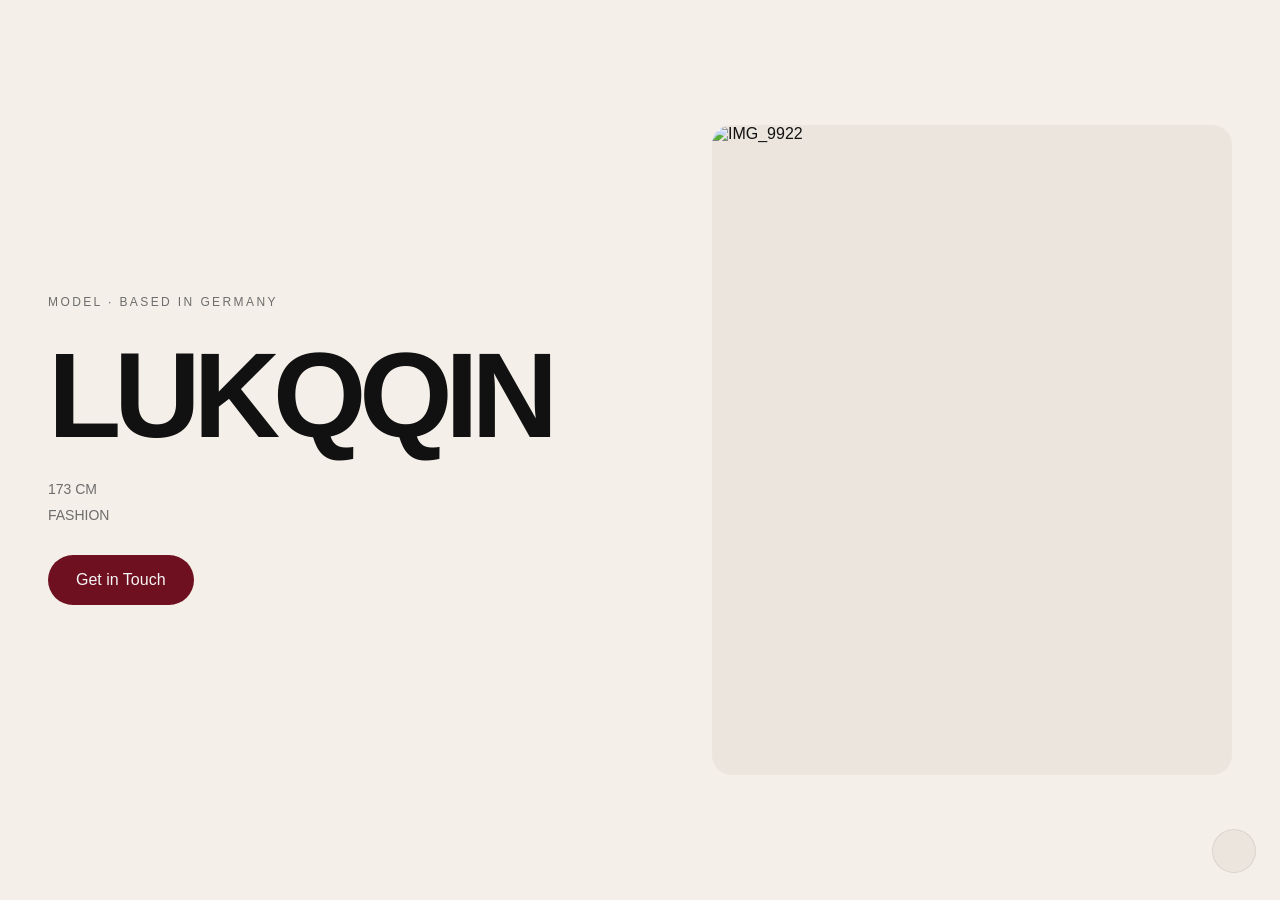
==== index.html @ 25014834 "Update index.html" ====
﻿<!DOCTYPE html>
<html lang="en">
<head>
  <meta charset="UTF-8" />
  <meta name="viewport" content="width=device-width, initial-scale=1.0" />

  <title>Portfolio</title>

  <link rel="stylesheet" href="css/style.css" />
</head>
<body>

  <div class="theme-toggle">
    <button id="themeBtn"></button>
  </div>

  <main class="site-container">

    <!-- HERO -->
    <section class="hero">

      <div class="hero-content">

        <div class="hero-text">

          <p class="hero-label">
            MODEL · BASED IN GERMANY
          </p>

          <h1>
            LUKQQIN
          </h1>

          <div class="hero-info">
            <p>173 CM</p>
            <p>FASHION</p>
          </div>

          <button class="contact-btn">
            Get in Touch
          </button>

        </div>

        <div class="hero-image">
          <img src="images/IMG_9922.jpg" alt="IMG_9922">
        </div>

      </div>

    </section>

  </main>

  <script src="js/script.js"></script>

</body>
</html>
---- css/style.css ----
﻿/* RESET */

* {
  margin: 0;
  padding: 0;
  box-sizing: border-box;
}

img {
  width: 100%;
  display: block;
}

button {
  border: none;
  background: none;
  font: inherit;
  cursor: pointer;
}

html {
  scroll-behavior: smooth;
}

/* VARIABLES */

:root {

  --bg: #f4efe8;
  --surface: #ebe5de;

  --text: #111111;
  --muted: #6d6d6d;

  --accent: #6f1021;

  --border: rgba(17,17,17,0.08);

  --transition:
  250ms ease;

}

body.dark {

  --bg: #0e0b0b;
  --surface: #171313;

  --text: #f3ece7;
  --muted: #9f9595;

  --accent: #8a2335;

  --border: rgba(255,255,255,0.08);

}

/* BODY */

body {

  background: var(--bg);
  color: var(--text);

  font-family: Arial, sans-serif;

  transition:
  background var(--transition),
  color var(--transition);

}

/* CONTAINER */

.site-container {

  width: 100%;
  max-width: 1440px;

  margin: 0 auto;

  padding-inline: 48px;

}

/* THEME BUTTON */

.theme-toggle {

  position: fixed;

  right: 24px;
  bottom: 24px;

  z-index: 1000;

}

#themeBtn {

  width: 44px;
  height: 44px;

  border-radius: 50%;

  background: var(--surface);

  border: 1px solid var(--border);

  backdrop-filter: blur(10px);

  transition: var(--transition);

}

#themeBtn:hover {

  transform: scale(1.05);

}

/* HERO */

.hero {

  min-height: 100vh;

  display: flex;
  align-items: center;

  padding-block: 120px;

}

.hero-content {

  width: 100%;

  display: grid;

  grid-template-columns:
  1fr 520px;

  gap: 80px;

  align-items: center;

}

/* LEFT */

.hero-text {

  display: flex;
  flex-direction: column;

  gap: 32px;

}

.hero-label {

  font-size: 12px;

  letter-spacing: 0.2em;

  color: var(--muted);

}

h1 {

  font-size: clamp(72px, 10vw, 120px);

  line-height: 0.9;

  font-weight: 600;

  letter-spacing: -0.06em;

}

.hero-info {

  display: flex;
  flex-direction: column;

  gap: 10px;

  color: var(--muted);

  font-size: 14px;

}

/* BUTTON */

.contact-btn {

  width: fit-content;

  padding:
  16px 28px;

  background: var(--accent);

  color: #f5f5f5;

  border-radius: 999px;

  transition: var(--transition);

}

.contact-btn:hover {

  transform: translateY(-2px);

  opacity: 0.9;

}

/* IMAGE */

.hero-image {

  width: 100%;

  aspect-ratio: 4 / 5;

  overflow: hidden;

  border-radius: 20px;

  background: var(--surface);

}

.hero-image img {

  height: 100%;

  object-fit: cover;

}

/* MOBILE */

@media (max-width: 980px) {

  .site-container {

    padding-inline: 24px;

  }

  .hero-content {

    grid-template-columns: 1fr;

    gap: 48px;

  }

  .hero-image {

    order: -1;

  }

  h1 {

    font-size: 64px;

  }

}

@media (max-width: 640px) {

  .hero {

    padding-block: 80px;

  }

  h1 {

    font-size: 48px;

  }

  .contact-btn {

    width: 100%;

    justify-content: center;

  }

}
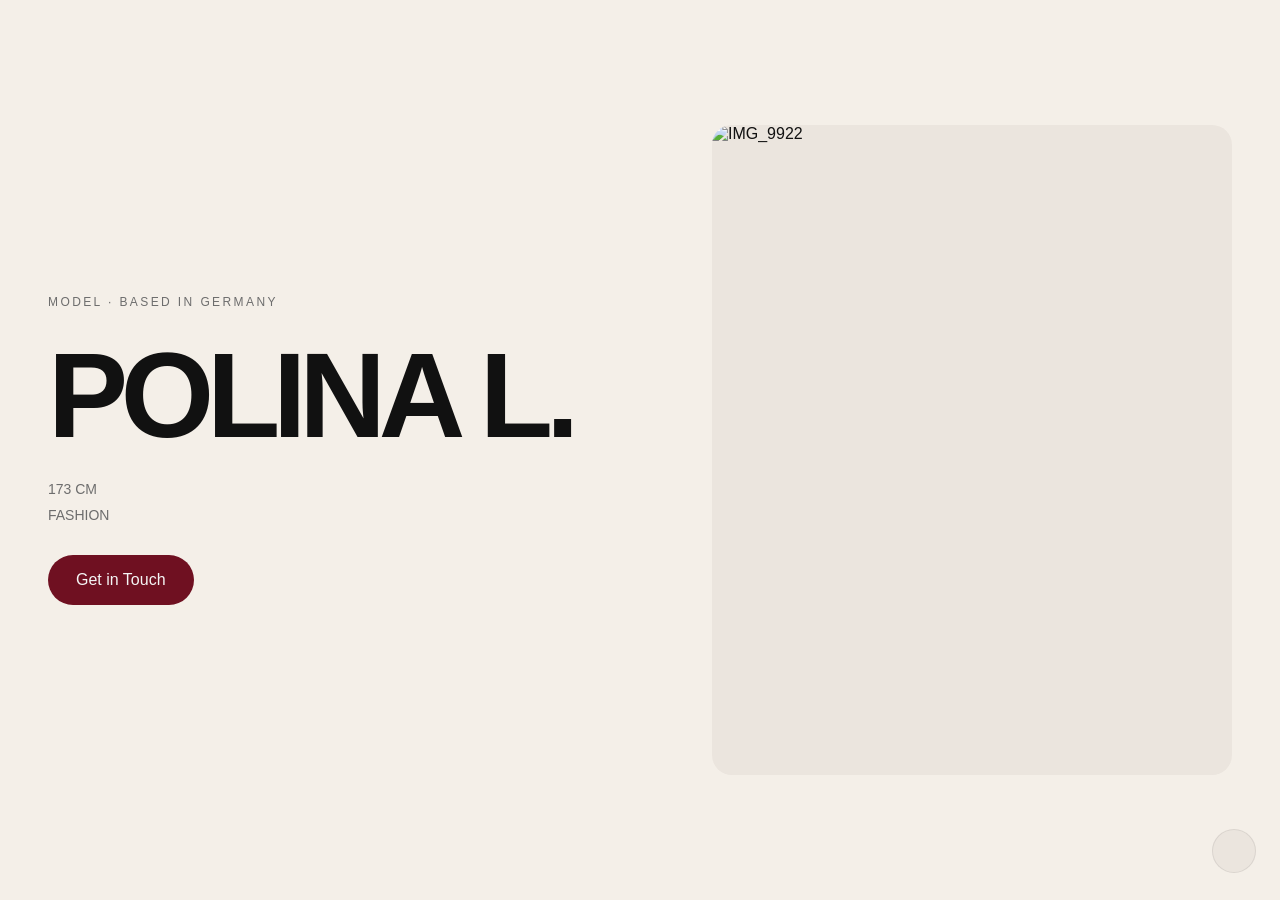
==== commit 417ee4b1: "Update index.html" ====
--- a/index.html
+++ b/index.html
@@ -28,7 +28,7 @@
           </p>
 
           <h1>
-            LUKQQIN
+            POLINA L.
           </h1>
 
           <div class="hero-info">
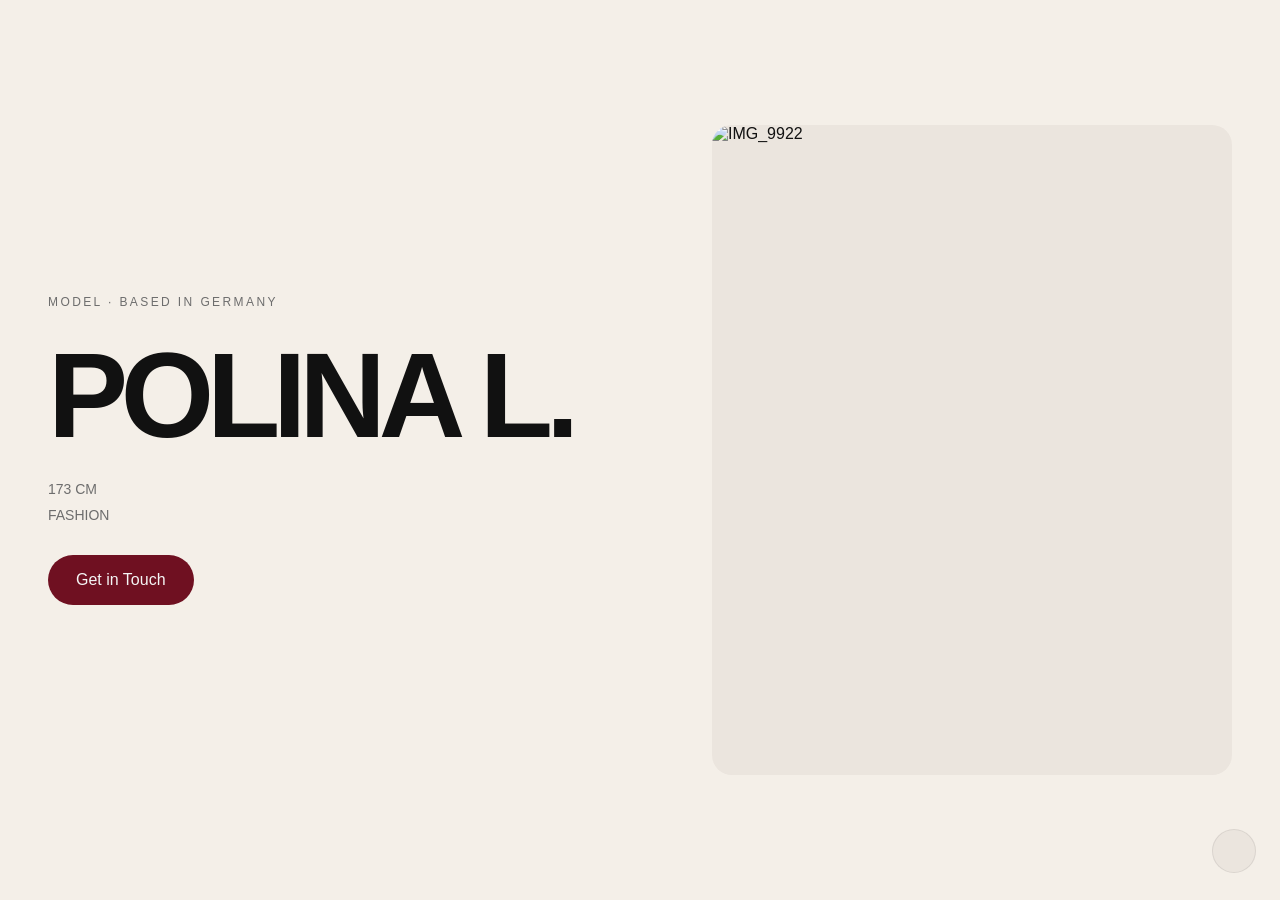
==== commit f583980f: "Update index.html" ====
--- a/index.html
+++ b/index.html
@@ -36,14 +36,14 @@
             <p>FASHION</p>
           </div>
 
-          <button class="contact-btn">
+          <button class="contact-btn" id="openModal">
             Get in Touch
-          </button>
+        </button>
 
         </div>
 
         <div class="hero-image">
-          <img src="images/IMG_9922.jpg" alt="IMG_9922">
+          <img src="images/IMG_9923.jpg" alt="IMG_9922">
         </div>
 
       </div>
@@ -52,6 +52,45 @@
 
   </main>
 
+  <!-- CONTACT MODAL -->
+
+<div class="modal-overlay" id="modal">
+
+  <div class="contact-modal">
+
+    <button class="close-modal" id="closeModal">
+      ×
+    </button>
+
+    <p class="modal-label">
+      CONTACT
+    </p>
+
+    <h2>
+      Let’s Connect
+    </h2>
+
+    <div class="contact-links">
+
+      <a href="https://instagram.com/lukqqin"
+         target="_blank">
+
+         Instagram
+
+      </a>
+
+      <a href="mailto:lukina.work@email.com">
+
+         Email
+
+      </a>
+
+    </div>
+
+  </div>
+
+</div>
+
   <script src="js/script.js"></script>
 
 </body>
--- a/css/style.css
+++ b/css/style.css
@@ -298,4 +298,173 @@
 
   }
 
+}
+
+/* MODAL */
+
+.modal-overlay {
+
+  position: fixed;
+
+  inset: 0;
+
+  background:
+  rgba(0,0,0,0.45);
+
+  backdrop-filter:
+  blur(12px);
+
+  display: flex;
+
+  align-items: center;
+  justify-content: center;
+
+  opacity: 0;
+  visibility: hidden;
+
+  transition: var(--transition);
+
+  z-index: 2000;
+
+}
+
+.modal-overlay.active {
+
+  opacity: 1;
+  visibility: visible;
+
+}
+
+.contact-modal {
+
+  width: min(92%, 420px);
+
+  background: var(--surface);
+
+  border:
+  1px solid var(--border);
+
+  border-radius: 28px;
+
+  padding: 40px;
+
+  position: relative;
+
+  transform:
+  translateY(20px);
+
+  transition: var(--transition);
+
+}
+
+.modal-overlay.active .contact-modal {
+
+  transform:
+  translateY(0);
+
+}
+
+.close-modal {
+
+  position: absolute;
+
+  top: 16px;
+  right: 16px;
+
+  width: 36px;
+  height: 36px;
+
+  border-radius: 50%;
+
+  background: transparent;
+
+  color: var(--text);
+
+  font-size: 24px;
+
+  transition: var(--transition);
+
+}
+
+.close-modal:hover {
+
+  background:
+  rgba(255,255,255,0.04);
+
+}
+
+.modal-label {
+
+  font-size: 12px;
+
+  letter-spacing: 0.2em;
+
+  color: var(--muted);
+
+  margin-bottom: 20px;
+
+}
+
+.contact-modal h2 {
+
+  font-size: 42px;
+
+  line-height: 1;
+
+  margin-bottom: 40px;
+
+  letter-spacing: -0.05em;
+
+}
+
+.contact-links {
+
+  display: flex;
+  flex-direction: column;
+
+  gap: 16px;
+
+}
+
+.contact-links a {
+
+  text-decoration: none;
+
+  color: var(--text);
+
+  padding-bottom: 12px;
+
+  border-bottom:
+  1px solid var(--border);
+
+  transition: var(--transition);
+
+}
+
+.contact-links a:hover {
+
+  color: var(--accent);
+
+  padding-left: 6px;
+
+}
+
+/* MOBILE */
+
+@media (max-width: 640px) {
+
+  .contact-modal {
+
+    padding: 32px 24px;
+
+    border-radius: 24px;
+
+  }
+
+  .contact-modal h2 {
+
+    font-size: 32px;
+
+  }
+
 }
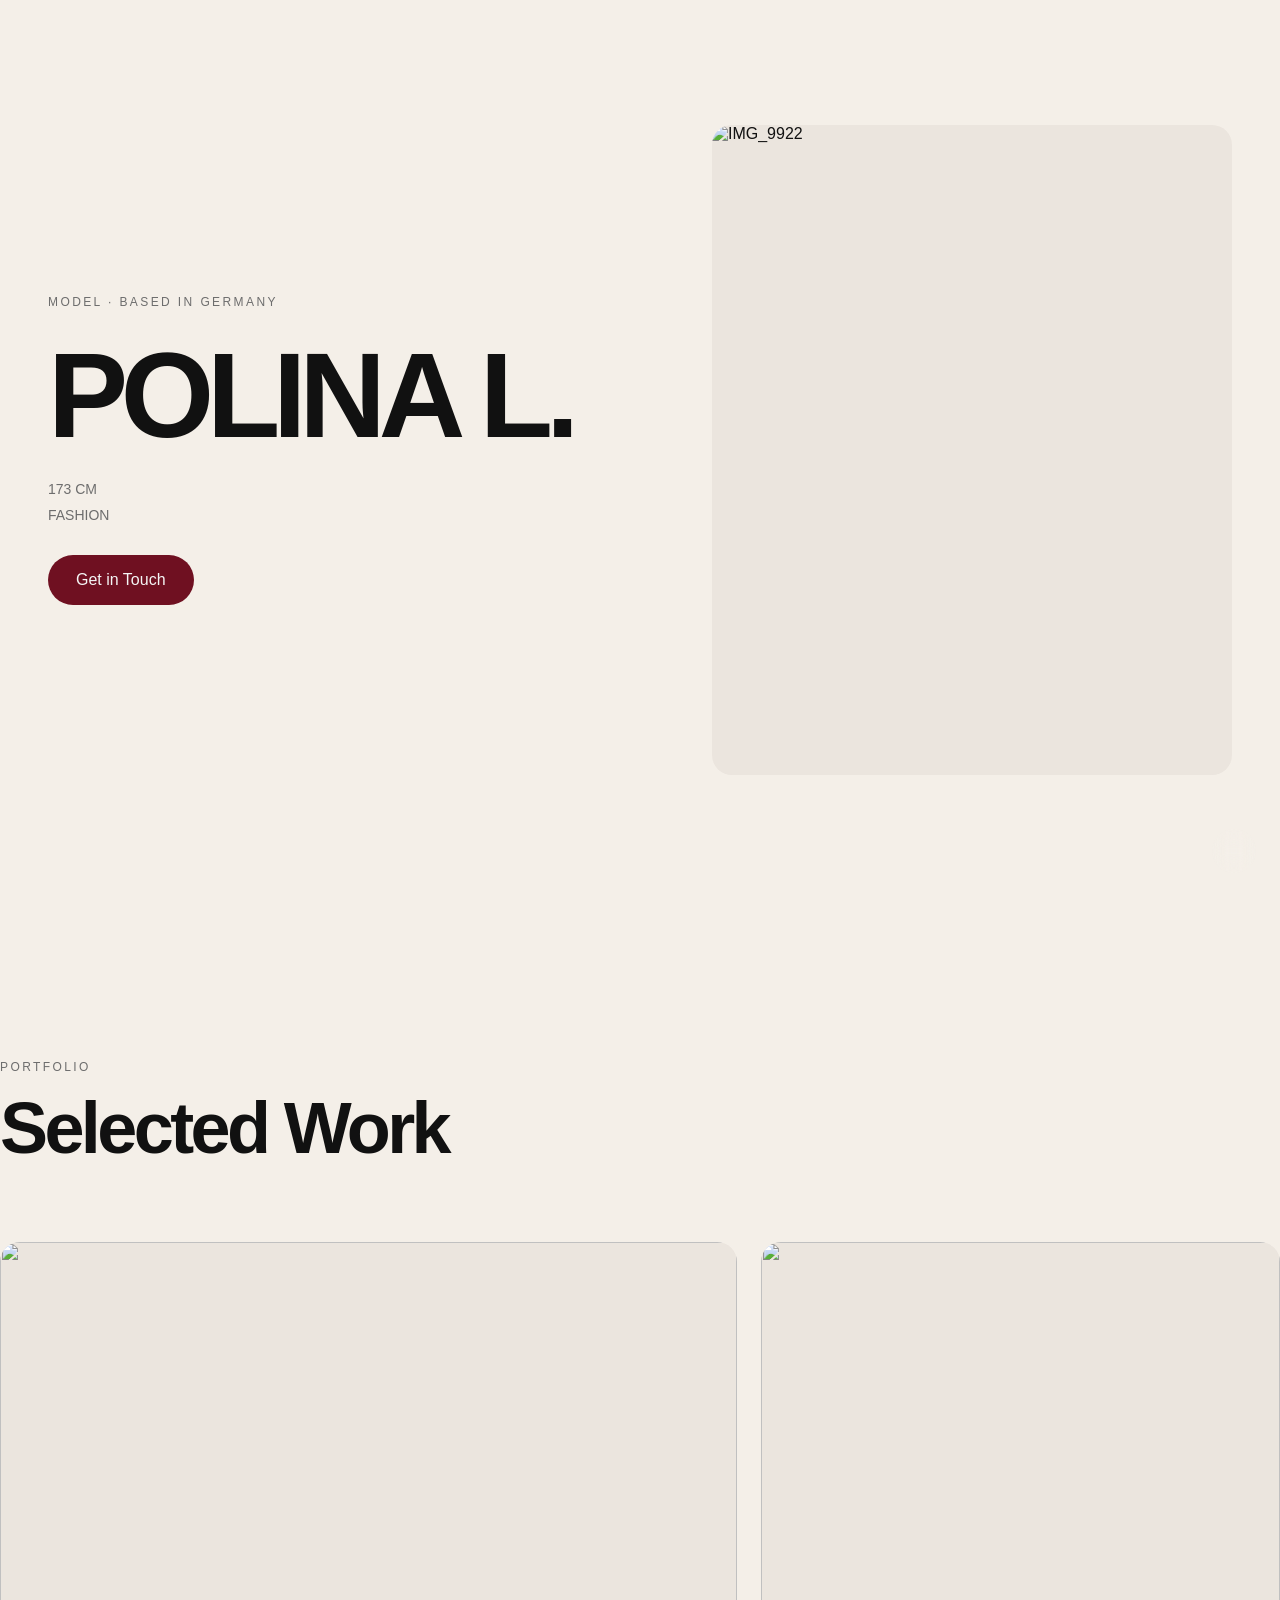
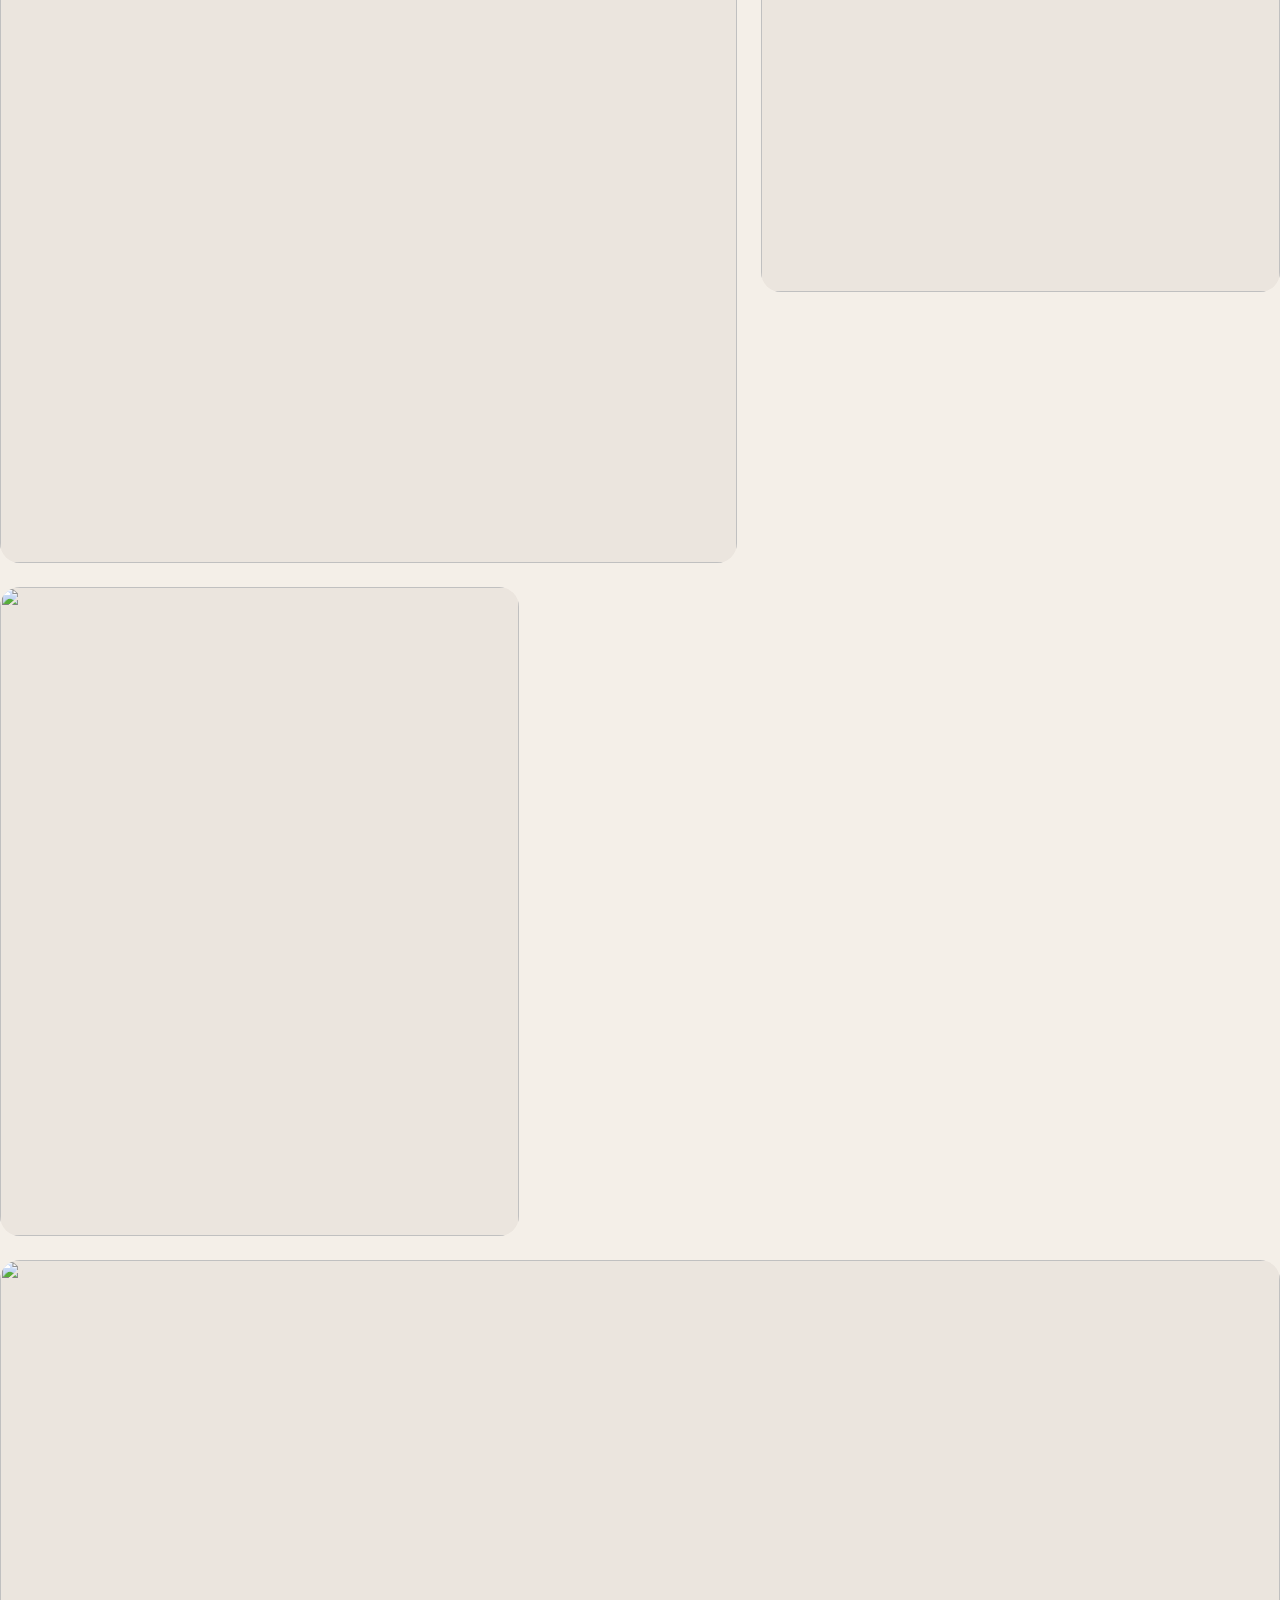
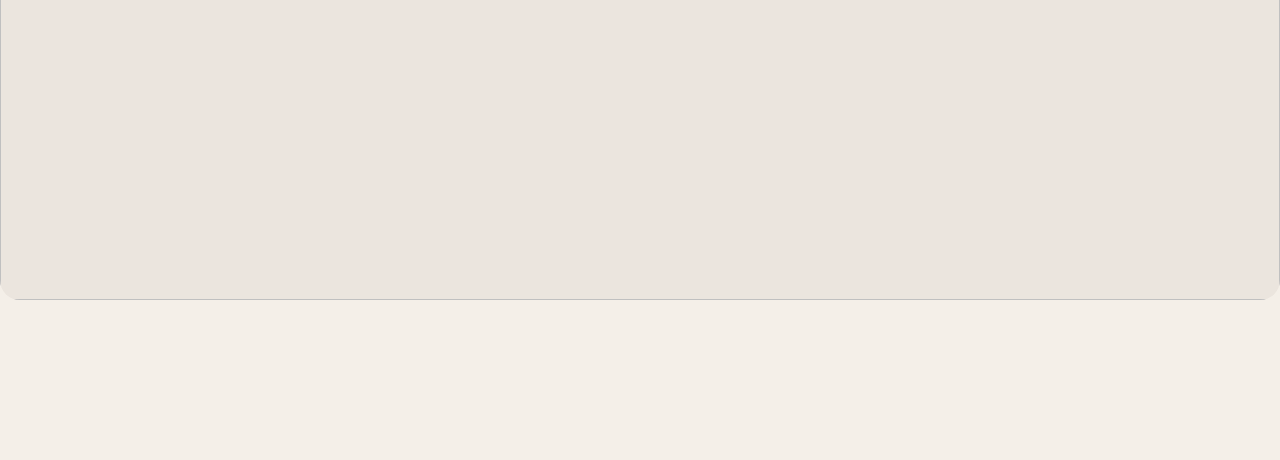
==== commit 79bc3523: "update" ====
--- a/index.html
+++ b/index.html
@@ -94,4 +94,42 @@
   <script src="js/script.js"></script>
 
 </body>
-</html>+</html>
+
+<!-- SELECTED WORK -->
+
+<section class="selected-work">
+
+  <div class="section-heading">
+
+    <p class="section-label">
+      PORTFOLIO
+    </p>
+
+    <h2>
+      Selected Work
+    </h2>
+
+  </div>
+
+  <div class="work-grid">
+
+    <div class="work-item large">
+      <img src="images/IMG_9921.jpg" alt="">
+    </div>
+
+    <div class="work-item">
+      <img src="images/IMG_9922.jpg" alt="">
+    </div>
+
+    <div class="work-item">
+      <img src="images/IMG_9923.jpg" alt="">
+    </div>
+
+    <div class="work-item wide">
+      <img src="images/IMG_9924.jpg" alt="">
+    </div>
+
+  </div>
+
+</section>
--- a/css/style.css
+++ b/css/style.css
@@ -467,4 +467,163 @@
 
   }
 
+}
+
+/* SECTION */
+
+.selected-work {
+
+  padding-block: 160px;
+
+}
+
+/* HEADING */
+
+.section-heading {
+
+  margin-bottom: 80px;
+
+}
+
+.section-label {
+
+  font-size: 12px;
+
+  letter-spacing: 0.2em;
+
+  color: var(--muted);
+
+  margin-bottom: 20px;
+
+}
+
+.section-heading h2 {
+
+  font-size: clamp(40px, 6vw, 72px);
+
+  line-height: 0.95;
+
+  letter-spacing: -0.05em;
+
+}
+
+/* GRID */
+
+.work-grid {
+
+  display: grid;
+
+  grid-template-columns:
+  repeat(12, 1fr);
+
+  gap: 24px;
+
+}
+
+/* ITEMS */
+
+.work-item {
+
+  position: relative;
+
+  overflow: hidden;
+
+  border-radius: 20px;
+
+  background: var(--surface);
+
+}
+
+.work-item img {
+
+  width: 100%;
+  height: 100%;
+
+  object-fit: cover;
+
+  transition:
+  transform 500ms ease;
+
+}
+
+.work-item:hover img {
+
+  transform: scale(1.03);
+
+}
+
+/* LAYOUT */
+
+.large {
+
+  grid-column: span 7;
+
+  aspect-ratio: 4 / 5;
+
+}
+
+.work-item:not(.large):not(.wide) {
+
+  grid-column: span 5;
+
+  aspect-ratio: 4 / 5;
+
+}
+
+.wide {
+
+  grid-column: span 12;
+
+  aspect-ratio: 16 / 8;
+
+}
+
+/* MOBILE */
+
+@media (max-width: 980px) {
+
+  .selected-work {
+
+    padding-block: 120px;
+
+  }
+
+  .work-grid {
+
+    grid-template-columns: 1fr;
+
+  }
+
+  .large,
+  .work-item:not(.large):not(.wide),
+  .wide {
+
+    grid-column: auto;
+
+    aspect-ratio: 4 / 5;
+
+  }
+
+}
+
+@media (max-width: 640px) {
+
+  .section-heading {
+
+    margin-bottom: 48px;
+
+  }
+
+  .selected-work {
+
+    padding-block: 96px;
+
+  }
+
+  .work-grid {
+
+    gap: 16px;
+
+  }
+
 }
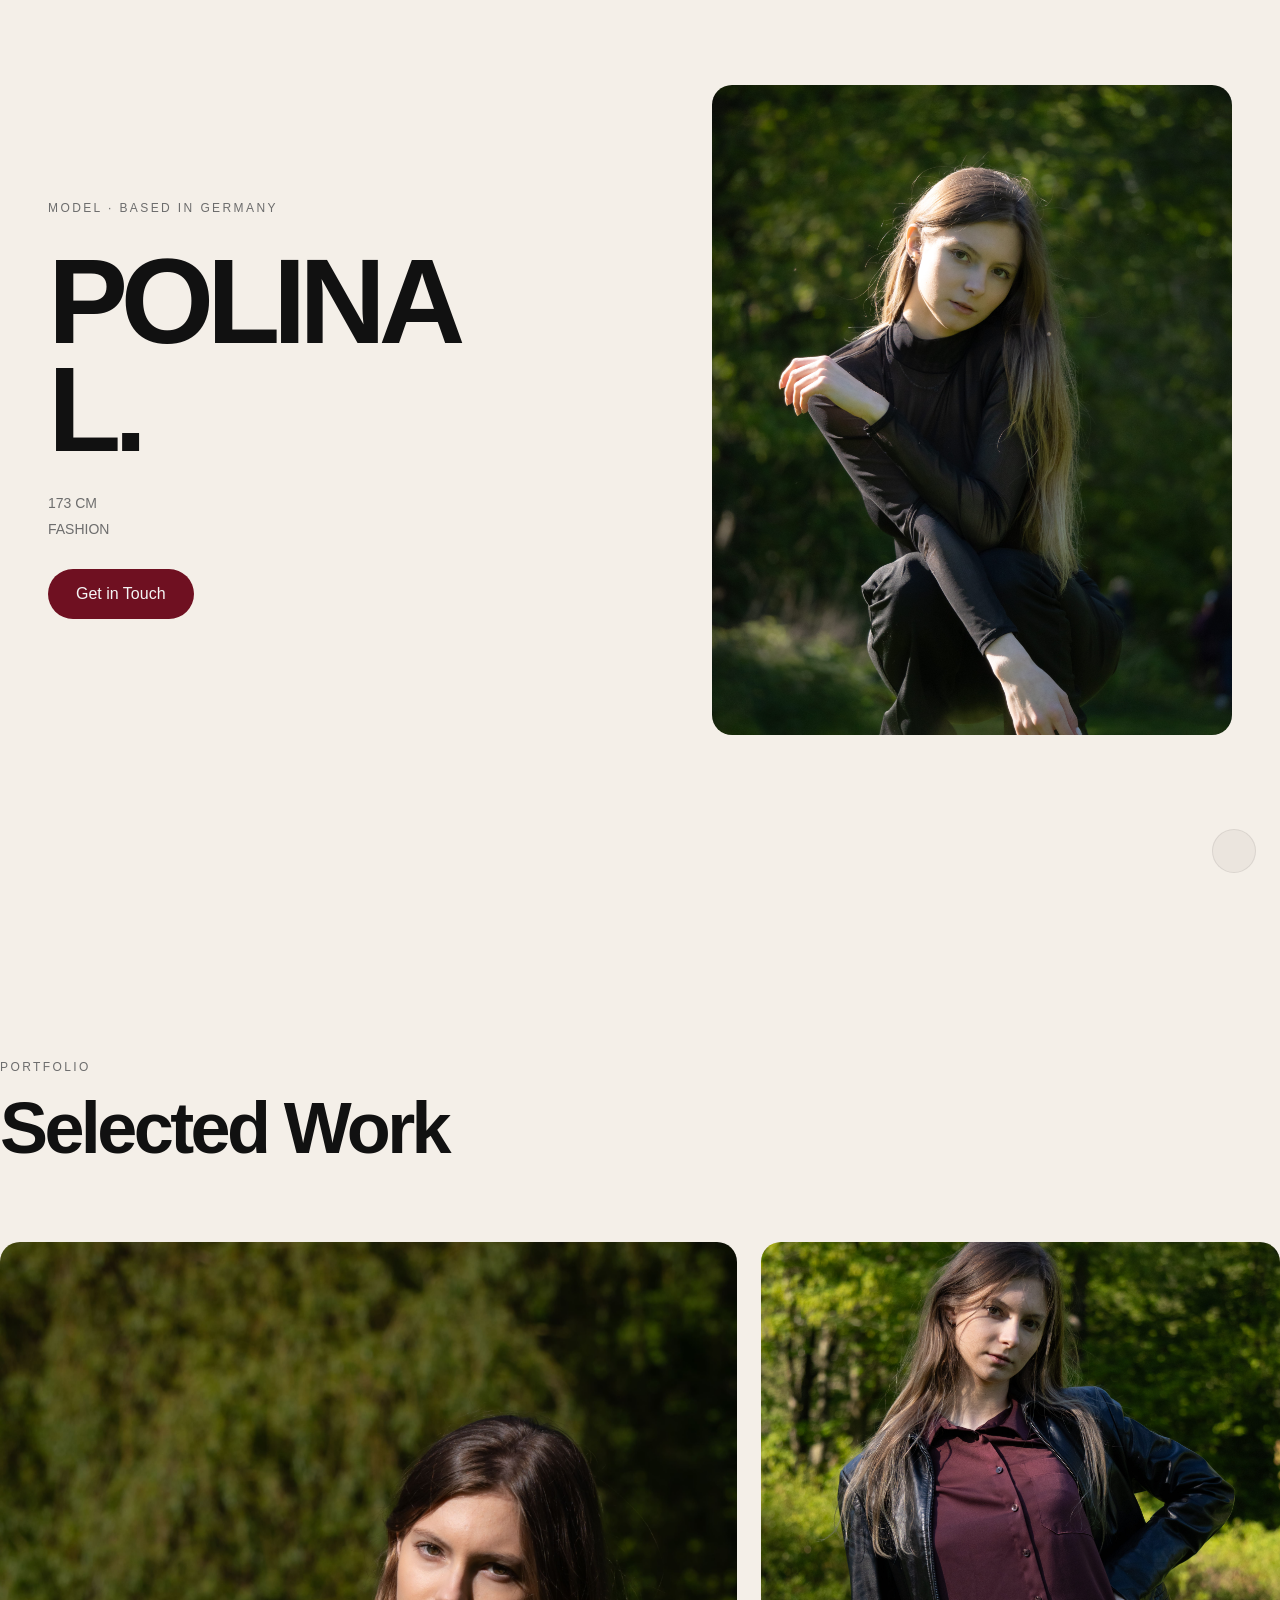
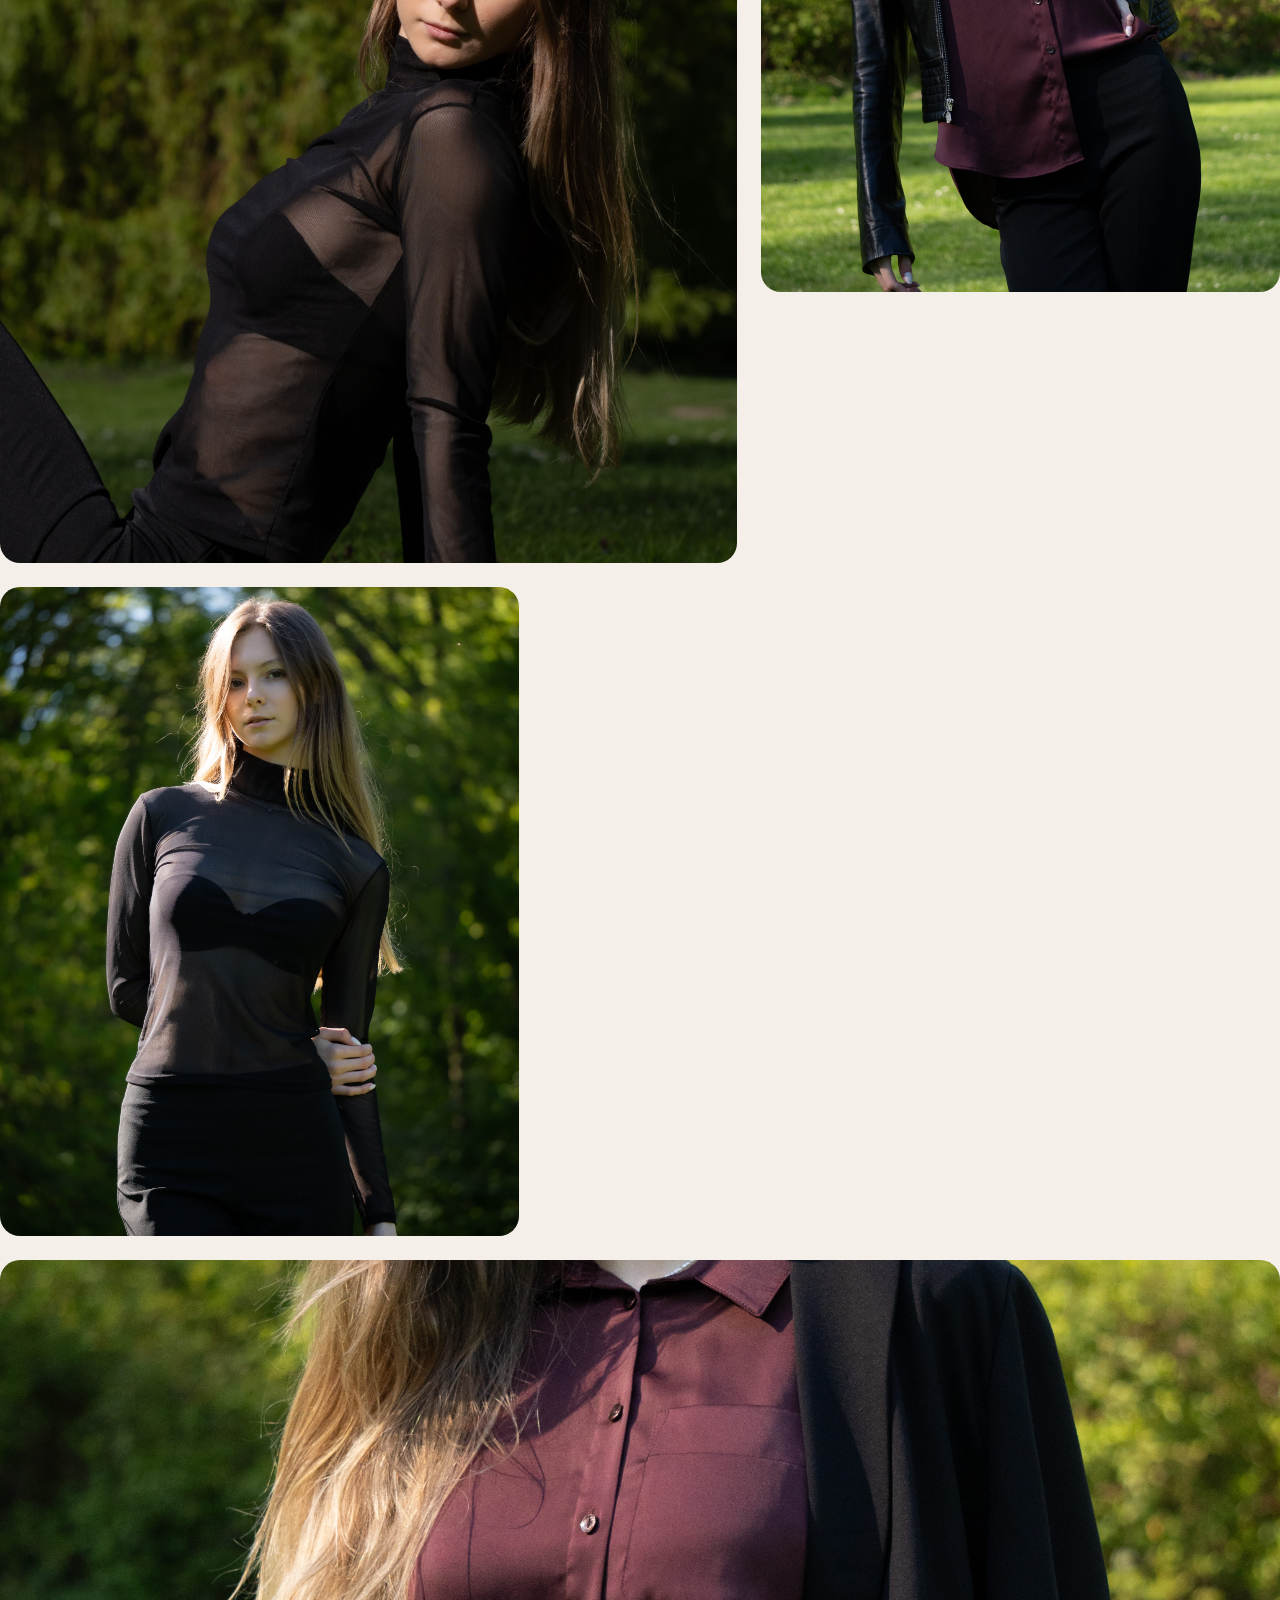
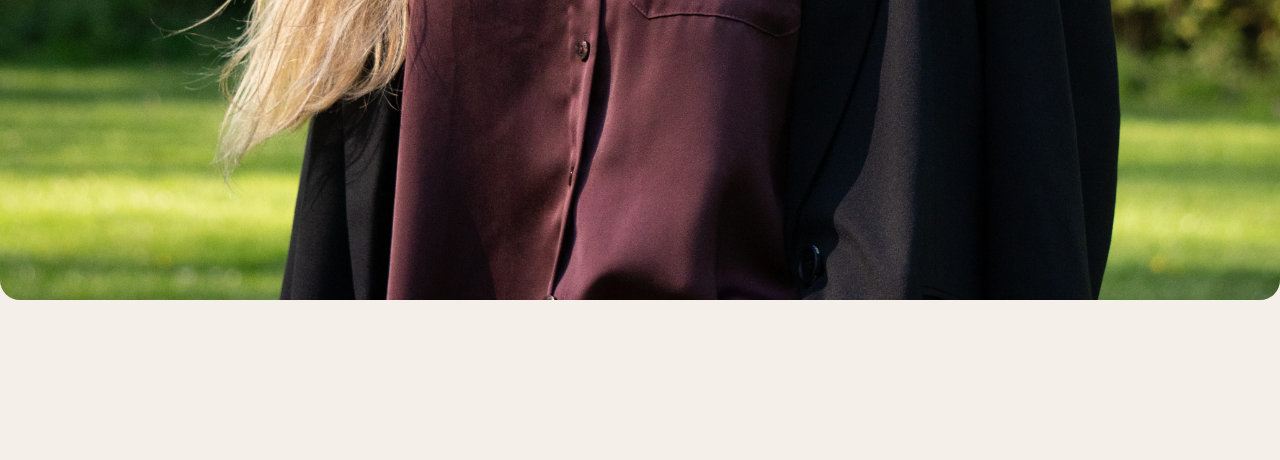
==== commit 6a280dd3: "update" ====
--- a/index.html
+++ b/index.html
@@ -43,7 +43,7 @@
         </div>
 
         <div class="hero-image">
-          <img src="images/IMG_9923.jpg" alt="IMG_9922">
+          <img src="images/model2.jpg" alt="Model Image">
         </div>
 
       </div>
@@ -115,19 +115,19 @@
   <div class="work-grid">
 
     <div class="work-item large">
-      <img src="images/IMG_9921.jpg" alt="">
+      <img src="images/model1.jpg" alt="Model Image">
     </div>
 
     <div class="work-item">
-      <img src="images/IMG_9922.jpg" alt="">
+      <img src="images/model3.jpg" alt="Model Image">
     </div>
 
     <div class="work-item">
-      <img src="images/IMG_9923.jpg" alt="">
+      <img src="images/model4.jpg" alt="Model Image">
     </div>
 
     <div class="work-item wide">
-      <img src="images/IMG_9924.jpg" alt="">
+      <img src="images/model5.jpg" alt="Model Image">
     </div>
 
   </div>
--- a/css/style.css
+++ b/css/style.css
@@ -128,7 +128,8 @@
   display: flex;
   align-items: center;
 
-  padding-block: 120px;
+  padding-top: 40px;
+  padding-bottom: 120px;
 
 }
 
@@ -139,9 +140,12 @@
   display: grid;
 
   grid-template-columns:
-  1fr 520px;
-
-  gap: 80px;
+  minmax(320px, 520px)
+  520px;
+
+  justify-content: space-between;
+
+  gap: 120px;
 
   align-items: center;
 
@@ -155,6 +159,8 @@
   flex-direction: column;
 
   gap: 32px;
+
+  max-width: 520px;
 
 }
 
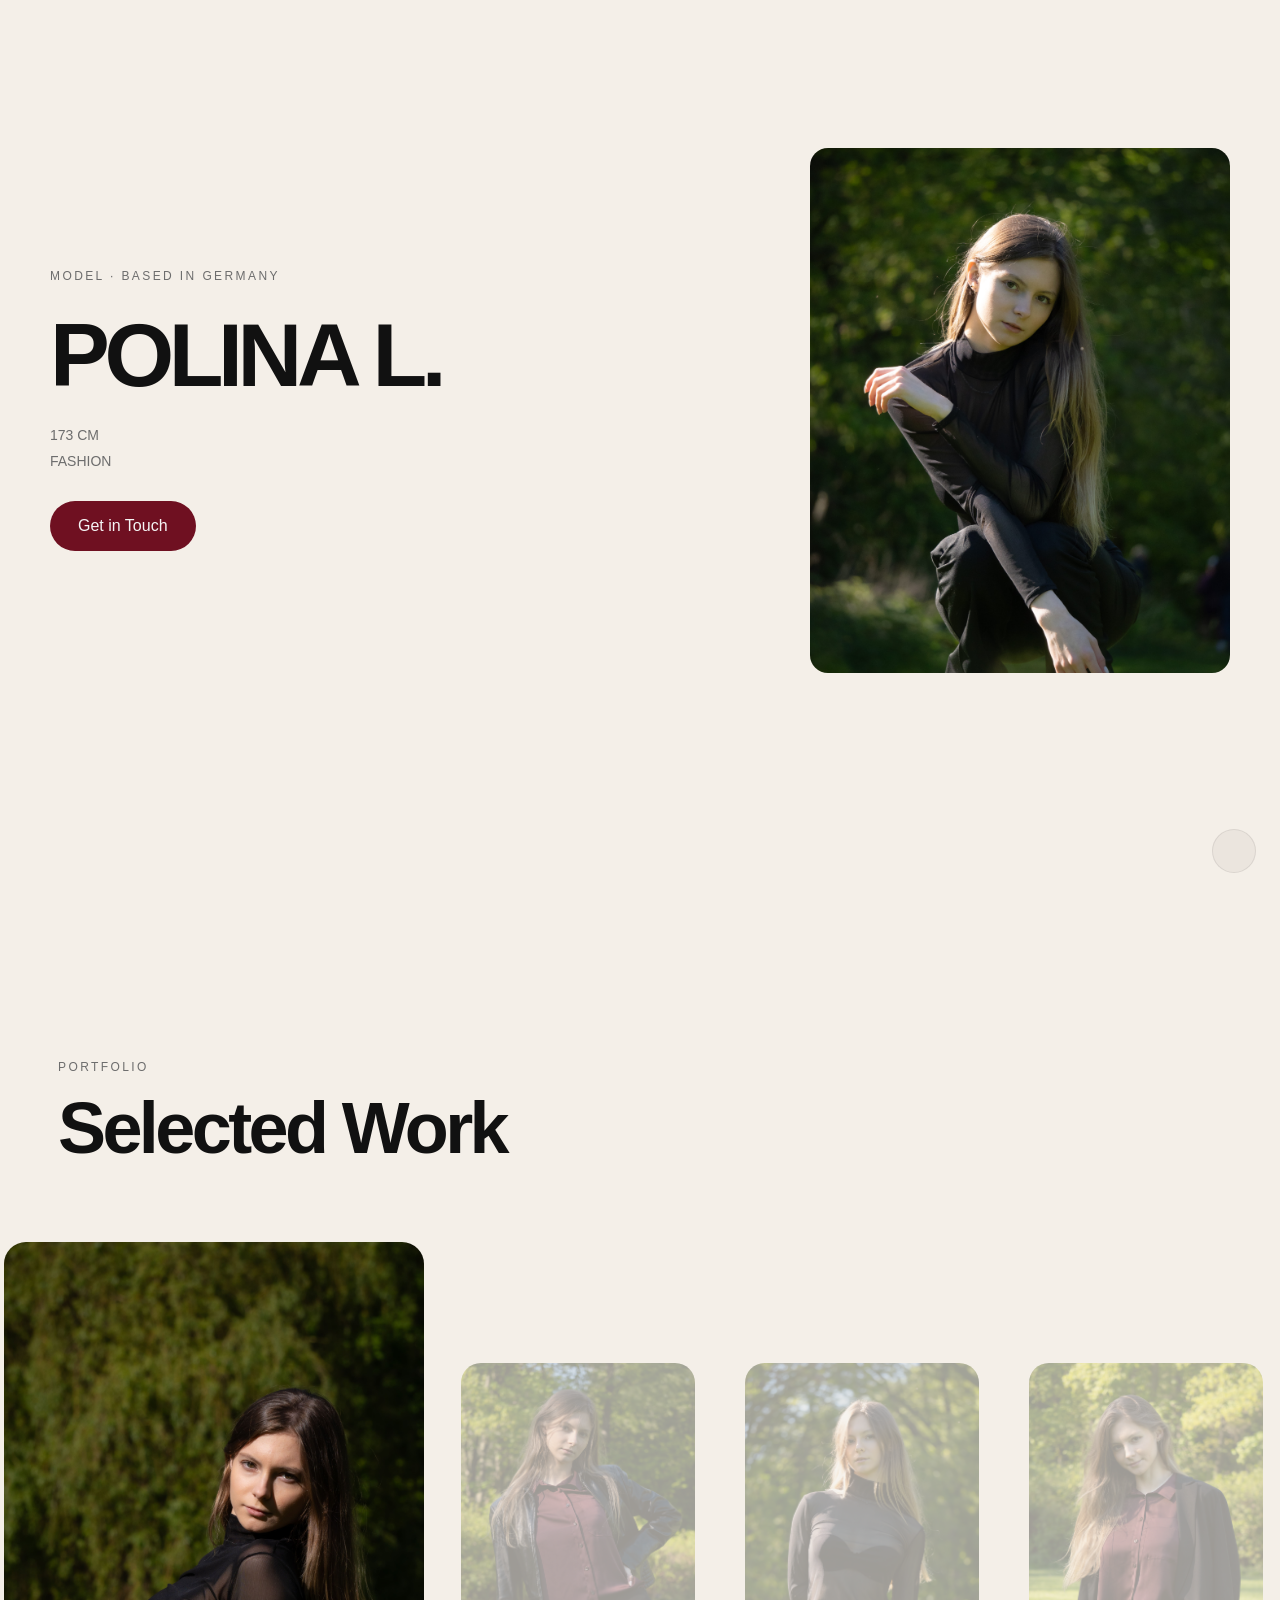
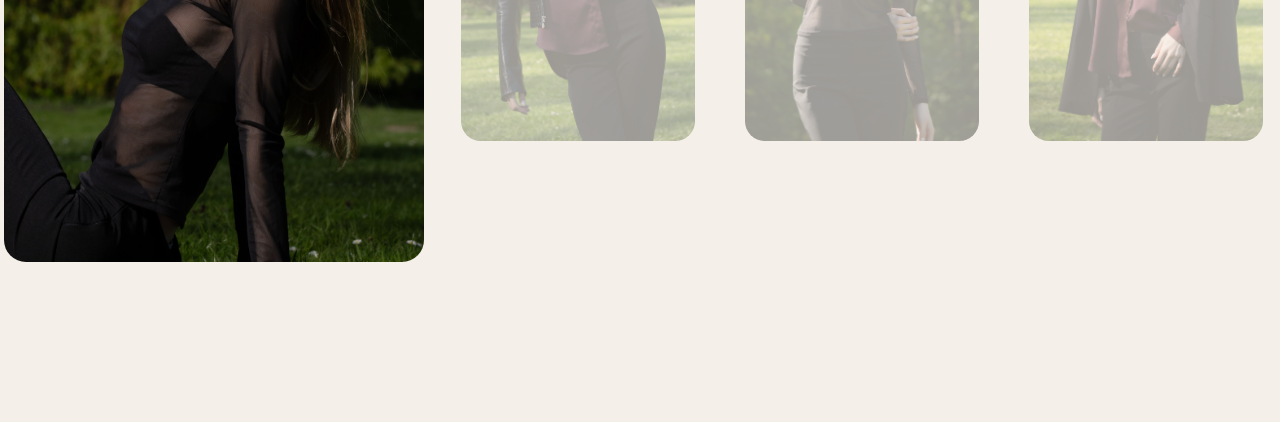
==== commit b5f7d9d4: "update" ====
--- a/index.html
+++ b/index.html
@@ -112,23 +112,35 @@
 
   </div>
 
-  <div class="work-grid">
+  <div class="carousel-wrapper">
 
-    <div class="work-item large">
-      <img src="images/model1.jpg" alt="Model Image">
+    <button class="carousel-btn prev">
+      ←
+    </button>
+
+    <div class="carousel-track">
+
+      <div class="carousel-item active">
+        <img src="images/model1.jpg" alt="">
+      </div>
+
+      <div class="carousel-item">
+        <img src="images/model3.jpg" alt="">
+      </div>
+
+      <div class="carousel-item">
+        <img src="images/model4.jpg" alt="">
+      </div>
+
+      <div class="carousel-item">
+        <img src="images/model5.jpg" alt="">
+      </div>
+
     </div>
 
-    <div class="work-item">
-      <img src="images/model3.jpg" alt="Model Image">
-    </div>
-
-    <div class="work-item">
-      <img src="images/model4.jpg" alt="Model Image">
-    </div>
-
-    <div class="work-item wide">
-      <img src="images/model5.jpg" alt="Model Image">
-    </div>
+    <button class="carousel-btn next">
+      →
+    </button>
 
   </div>
 
--- a/css/style.css
+++ b/css/style.css
@@ -137,15 +137,18 @@
 
   width: 100%;
 
+  max-width: 1180px;
+
+  margin: 0 auto;
+
   display: grid;
 
   grid-template-columns:
-  minmax(320px, 520px)
-  520px;
+  460px 420px;
 
   justify-content: space-between;
 
-  gap: 120px;
+  gap: 80px;
 
   align-items: center;
 
@@ -176,13 +179,15 @@
 
 h1 {
 
-  font-size: clamp(72px, 10vw, 120px);
+  font-size: clamp(64px, 7vw, 110px);
 
   line-height: 0.9;
 
   font-weight: 600;
 
   letter-spacing: -0.06em;
+
+  white-space: nowrap;
 
 }
 
@@ -232,13 +237,17 @@
 
   width: 100%;
 
+  max-width: 420px;
+
   aspect-ratio: 4 / 5;
 
   overflow: hidden;
 
-  border-radius: 20px;
+  border-radius: 18px;
 
   background: var(--surface);
+
+  justify-self: end;
 
 }
 
@@ -487,7 +496,12 @@
 
 .section-heading {
 
-  margin-bottom: 80px;
+  max-width: 1180px;
+
+  margin:
+  0 auto 80px auto;
+
+  padding-inline: 8px;
 
 }
 
@@ -513,100 +527,167 @@
 
 }
 
-/* GRID */
-
-.work-grid {
-
-  display: grid;
-
-  grid-template-columns:
-  repeat(12, 1fr);
+/* CAROUSEL */
+
+.carousel-wrapper {
+
+  max-width: 1280px;
+
+  margin: 0 auto;
+
+  display: flex;
+
+  align-items: center;
+  justify-content: center;
+
+  gap: 32px;
+
+  overflow: hidden;
+
+}
+
+/* BUTTONS */
+
+.carousel-btn {
+
+  width: 52px;
+  height: 52px;
+
+  border-radius: 50%;
+
+  background: var(--surface);
+
+  border: 1px solid var(--border);
+
+  color: var(--text);
+
+  font-size: 20px;
+
+  flex-shrink: 0;
+
+  transition: var(--transition);
+
+}
+
+.carousel-btn:hover {
+
+  background: var(--accent);
+
+  color: #fff;
+
+  transform: scale(1.05);
+
+}
+
+/* TRACK */
+
+.carousel-track {
+
+  display: flex;
+
+  align-items: center;
 
   gap: 24px;
-
-}
-
-/* ITEMS */
-
-.work-item {
-
-  position: relative;
-
-  overflow: hidden;
-
-  border-radius: 20px;
-
-  background: var(--surface);
-
-}
-
-.work-item img {
-
-  width: 100%;
-  height: 100%;
-
-  object-fit: cover;
 
   transition:
   transform 500ms ease;
 
 }
 
-.work-item:hover img {
+/* ITEMS */
+
+.carousel-item {
+
+  width: 260px;
+
+  flex-shrink: 0;
+
+  border-radius: 22px;
+
+  overflow: hidden;
+
+  opacity: 0.35;
+
+  transform: scale(0.9);
+
+  transition:
+  transform 500ms ease,
+  opacity 500ms ease;
+
+}
+
+.carousel-item img {
+
+  width: 100%;
+
+  height: 420px;
+
+  object-fit: cover;
+
+  display: block;
+
+  transition:
+  transform 700ms ease;
+
+}
+
+/* ACTIVE */
+
+.carousel-item.active {
+
+  width: 420px;
+
+  opacity: 1;
+
+  transform: scale(1);
+
+}
+
+.carousel-item.active img {
+
+  height: 620px;
+
+}
+
+/* HOVER */
+
+.carousel-item:hover img {
 
   transform: scale(1.03);
 
 }
 
-/* LAYOUT */
-
-.large {
-
-  grid-column: span 7;
-
-  aspect-ratio: 4 / 5;
-
-}
-
-.work-item:not(.large):not(.wide) {
-
-  grid-column: span 5;
-
-  aspect-ratio: 4 / 5;
-
-}
-
-.wide {
-
-  grid-column: span 12;
-
-  aspect-ratio: 16 / 8;
-
-}
-
 /* MOBILE */
 
 @media (max-width: 980px) {
 
-  .selected-work {
-
-    padding-block: 120px;
-
-  }
-
-  .work-grid {
-
-    grid-template-columns: 1fr;
-
-  }
-
-  .large,
-  .work-item:not(.large):not(.wide),
-  .wide {
-
-    grid-column: auto;
-
-    aspect-ratio: 4 / 5;
+  .carousel-wrapper {
+
+    gap: 12px;
+
+  }
+
+  .carousel-item {
+
+    width: 180px;
+
+  }
+
+  .carousel-item img {
+
+    height: 300px;
+
+  }
+
+  .carousel-item.active {
+
+    width: 240px;
+
+  }
+
+  .carousel-item.active img {
+
+    height: 380px;
 
   }
 
@@ -614,21 +695,39 @@
 
 @media (max-width: 640px) {
 
-  .section-heading {
-
-    margin-bottom: 48px;
-
-  }
-
-  .selected-work {
-
-    padding-block: 96px;
-
-  }
-
-  .work-grid {
-
-    gap: 16px;
+  .carousel-btn {
+
+    display: none;
+
+  }
+
+  .carousel-track {
+
+    gap: 12px;
+
+  }
+
+  .carousel-item {
+
+    width: 140px;
+
+  }
+
+  .carousel-item img {
+
+    height: 220px;
+
+  }
+
+  .carousel-item.active {
+
+    width: 190px;
+
+  }
+
+  .carousel-item.active img {
+
+    height: 300px;
 
   }
 
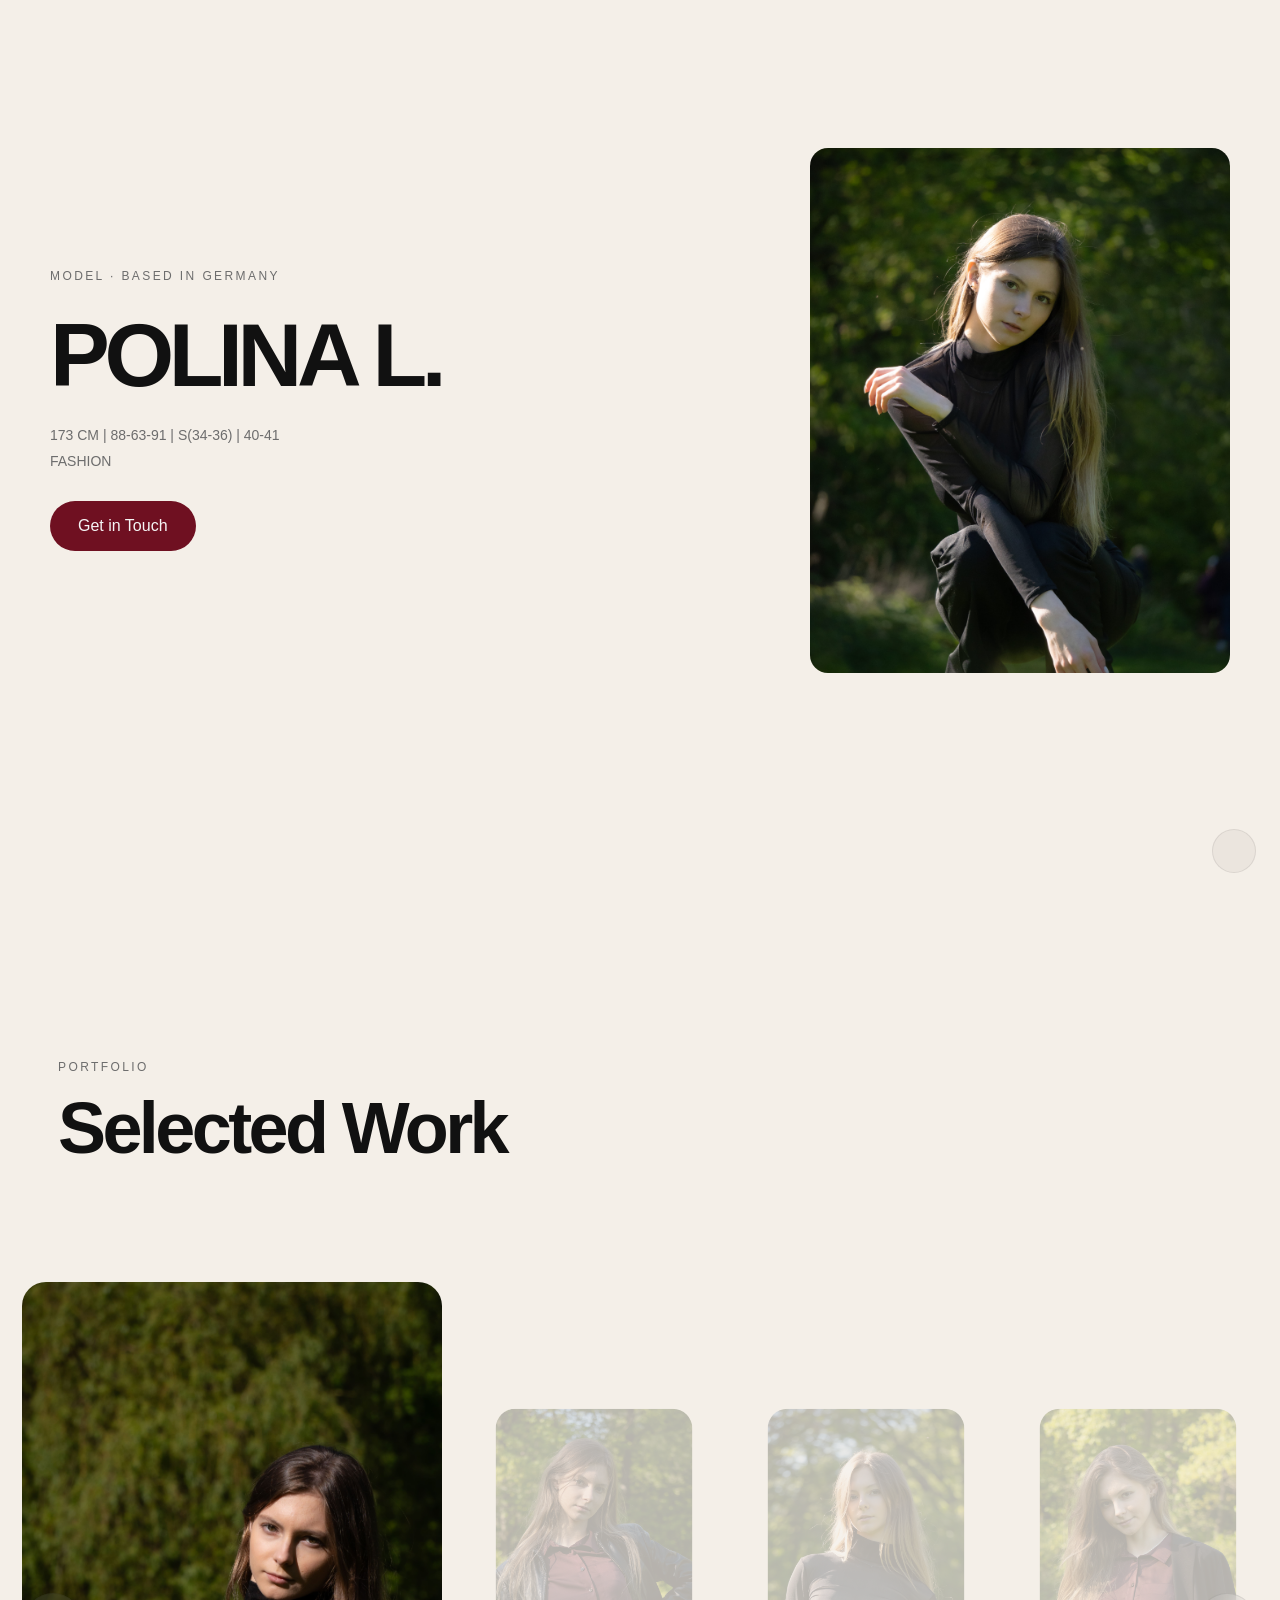
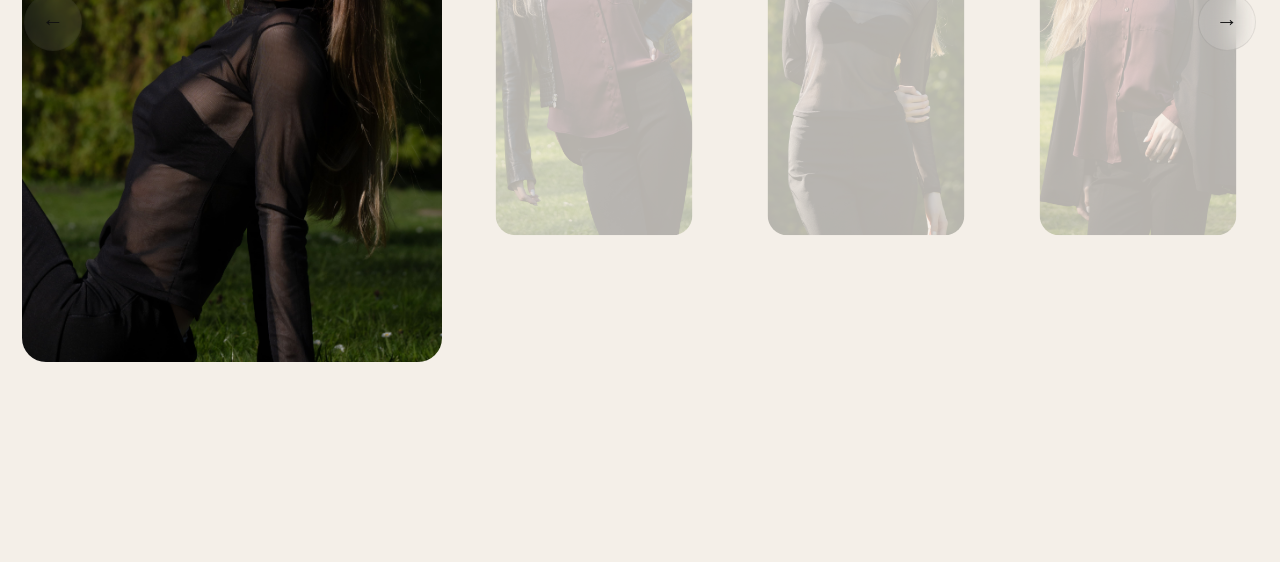
==== commit f396b701: "Update index.html" ====
--- a/index.html
+++ b/index.html
@@ -32,7 +32,7 @@
           </h1>
 
           <div class="hero-info">
-            <p>173 CM</p>
+            <p>173 CM | 88-63-91 | S(34-36) | 40-41 </p>
             <p>FASHION</p>
           </div>
 
--- a/css/style.css
+++ b/css/style.css
@@ -531,9 +531,21 @@
 
 .carousel-wrapper {
 
-  max-width: 1280px;
+  position: relative;
+
+  max-width: 1400px;
 
   margin: 0 auto;
+
+  overflow: hidden;
+
+  padding-block: 40px;
+
+}
+
+/* TRACK */
+
+.carousel-track {
 
   display: flex;
 
@@ -542,77 +554,29 @@
 
   gap: 32px;
 
+}
+
+/* ITEMS */
+
+.carousel-item {
+
+  position: relative;
+
+  width: 240px;
+
+  flex-shrink: 0;
+
+  border-radius: 24px;
+
   overflow: hidden;
 
-}
-
-/* BUTTONS */
-
-.carousel-btn {
-
-  width: 52px;
-  height: 52px;
-
-  border-radius: 50%;
-
-  background: var(--surface);
-
-  border: 1px solid var(--border);
-
-  color: var(--text);
-
-  font-size: 20px;
-
-  flex-shrink: 0;
-
-  transition: var(--transition);
-
-}
-
-.carousel-btn:hover {
-
-  background: var(--accent);
-
-  color: #fff;
-
-  transform: scale(1.05);
-
-}
-
-/* TRACK */
-
-.carousel-track {
-
-  display: flex;
-
-  align-items: center;
-
-  gap: 24px;
+  opacity: 0.25;
+
+  transform: scale(0.82);
 
   transition:
-  transform 500ms ease;
-
-}
-
-/* ITEMS */
-
-.carousel-item {
-
-  width: 260px;
-
-  flex-shrink: 0;
-
-  border-radius: 22px;
-
-  overflow: hidden;
-
-  opacity: 0.35;
-
-  transform: scale(0.9);
-
-  transition:
-  transform 500ms ease,
-  opacity 500ms ease;
+  transform 700ms ease,
+  opacity 700ms ease;
 
 }
 
@@ -620,7 +584,7 @@
 
   width: 100%;
 
-  height: 420px;
+  height: 520px;
 
   object-fit: cover;
 
@@ -631,7 +595,7 @@
 
 }
 
-/* ACTIVE */
+/* ACTIVE CENTER IMAGE */
 
 .carousel-item.active {
 
@@ -641,11 +605,24 @@
 
   transform: scale(1);
 
+  z-index: 2;
+
 }
 
 .carousel-item.active img {
 
-  height: 620px;
+  height: 680px;
+
+}
+
+/* SIDE ITEMS */
+
+.carousel-item.prev,
+.carousel-item.next {
+
+  opacity: 0.55;
+
+  transform: scale(0.9);
 
 }
 
@@ -653,7 +630,66 @@
 
 .carousel-item:hover img {
 
-  transform: scale(1.03);
+  transform: scale(1.04);
+
+}
+
+/* BUTTONS */
+
+.carousel-btn {
+
+  position: absolute;
+
+  top: 50%;
+
+  transform: translateY(-50%);
+
+  width: 58px;
+  height: 58px;
+
+  border-radius: 50%;
+
+  border: 1px solid var(--border);
+
+  background: rgba(255,255,255,0.08);
+
+  backdrop-filter: blur(12px);
+
+  color: var(--text);
+
+  font-size: 22px;
+
+  z-index: 10;
+
+  transition: var(--transition);
+
+}
+
+.carousel-btn:hover {
+
+  background: var(--accent);
+
+  color: white;
+
+  transform:
+  translateY(-50%)
+  scale(1.05);
+
+}
+
+/* LEFT */
+
+.prev {
+
+  left: 24px;
+
+}
+
+/* RIGHT */
+
+.next {
+
+  right: 24px;
 
 }
 
@@ -661,33 +697,33 @@
 
 @media (max-width: 980px) {
 
-  .carousel-wrapper {
-
-    gap: 12px;
+  .carousel-track {
+
+    gap: 16px;
 
   }
 
   .carousel-item {
 
-    width: 180px;
+    width: 140px;
 
   }
 
   .carousel-item img {
 
-    height: 300px;
+    height: 260px;
 
   }
 
   .carousel-item.active {
 
-    width: 240px;
+    width: 220px;
 
   }
 
   .carousel-item.active img {
 
-    height: 380px;
+    height: 360px;
 
   }
 
@@ -697,37 +733,46 @@
 
   .carousel-btn {
 
-    display: none;
-
-  }
-
-  .carousel-track {
-
-    gap: 12px;
+    width: 44px;
+    height: 44px;
+
+    font-size: 16px;
+
+  }
+
+  .prev {
+
+    left: 8px;
+
+  }
+
+  .next {
+
+    right: 8px;
 
   }
 
   .carousel-item {
 
-    width: 140px;
+    width: 110px;
 
   }
 
   .carousel-item img {
 
-    height: 220px;
+    height: 180px;
 
   }
 
   .carousel-item.active {
 
-    width: 190px;
+    width: 170px;
 
   }
 
   .carousel-item.active img {
 
-    height: 300px;
+    height: 280px;
 
   }
 
